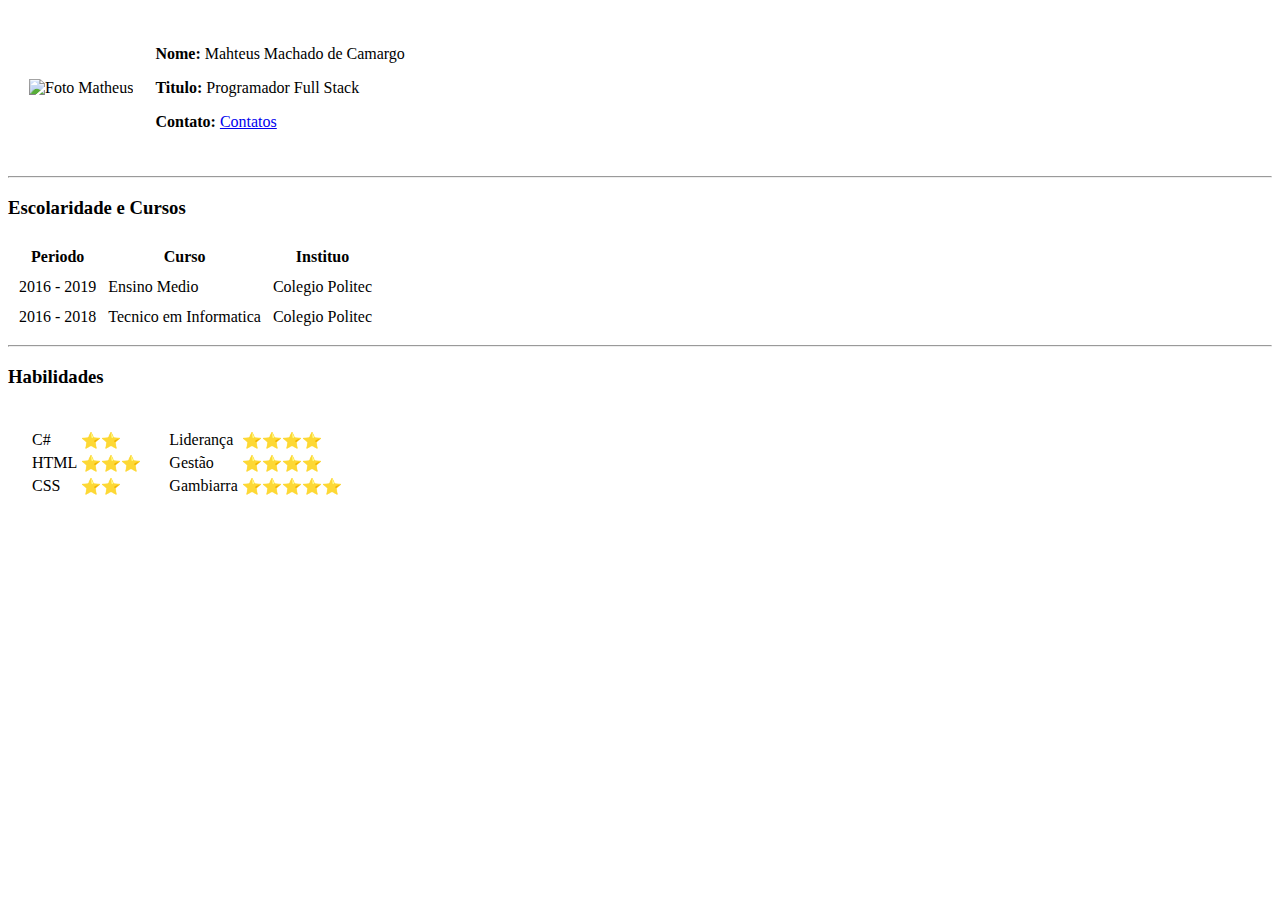
==== index.html @ 099dcd2c "Primeiros Arquivos" ====
<!DOCTYPE html>
<html lang="pt-br">
  <head>
    <meta charset="utf-8">
    <title>Curriculo</title>
  </head>
  <body>
    <table cellspacing="20">
      <tr>
        <td><img src="https://pbs.twimg.com/profile_images/1272379120215883784/GWU5vboQ_400x400.jpg" alt="Foto Matheus" style="width: 200px; height: 200px"></td>
        <td>
          <p><strong>Nome:</strong> Mahteus Machado de Camargo</p>
          <p><strong>Titulo:</strong> Programador Full Stack</p>
          <p><strong>Contato: </strong><a href="contato.html">Contatos</a></p>
        </td>
      </tr>
    </table>
    <hr>
    <h3>Escolaridade e Cursos</h3>
    <table cellspacing="10">
      <tr>
        <th>Periodo</th>
        <th>Curso</th>
        <th>Instituo</th>
      </tr>
      <tr>
        <td>2016 - 2019</td>
        <td>Ensino Medio</td>
        <td>Colegio Politec</td>
      </tr>
      <tr>
        <td>2016 - 2018</td>
        <td>Tecnico em Informatica</td>
        <td>Colegio Politec</td>
      </tr>
    </table>
    <hr>
    <h3>Habilidades</h3>
    <table cellspacing="20">
      <tr>
        <td>
          <table>
            <tr>
              <td>C#</td>
              <td>⭐⭐</td>
            </tr>
            <tr>
              <td>HTML</td>
              <td>⭐⭐⭐</td>
            </tr>
            <tr>
              <td>CSS</td>
              <td>⭐⭐</td>
            </tr>
          </table>
        </td>
        <td>
          <table>
            <tr>
              <td>Liderança</td>
              <td>⭐⭐⭐⭐</td>
            </tr>
            <tr>
              <td>Gestão</td>
              <td>⭐⭐⭐⭐</td>
            </tr>
            <tr>
              <td>Gambiarra</td>
              <td>⭐⭐⭐⭐⭐</td>
            </tr>
          </table>
        </td>

      </tr>

    </table>
  </body>
</html>
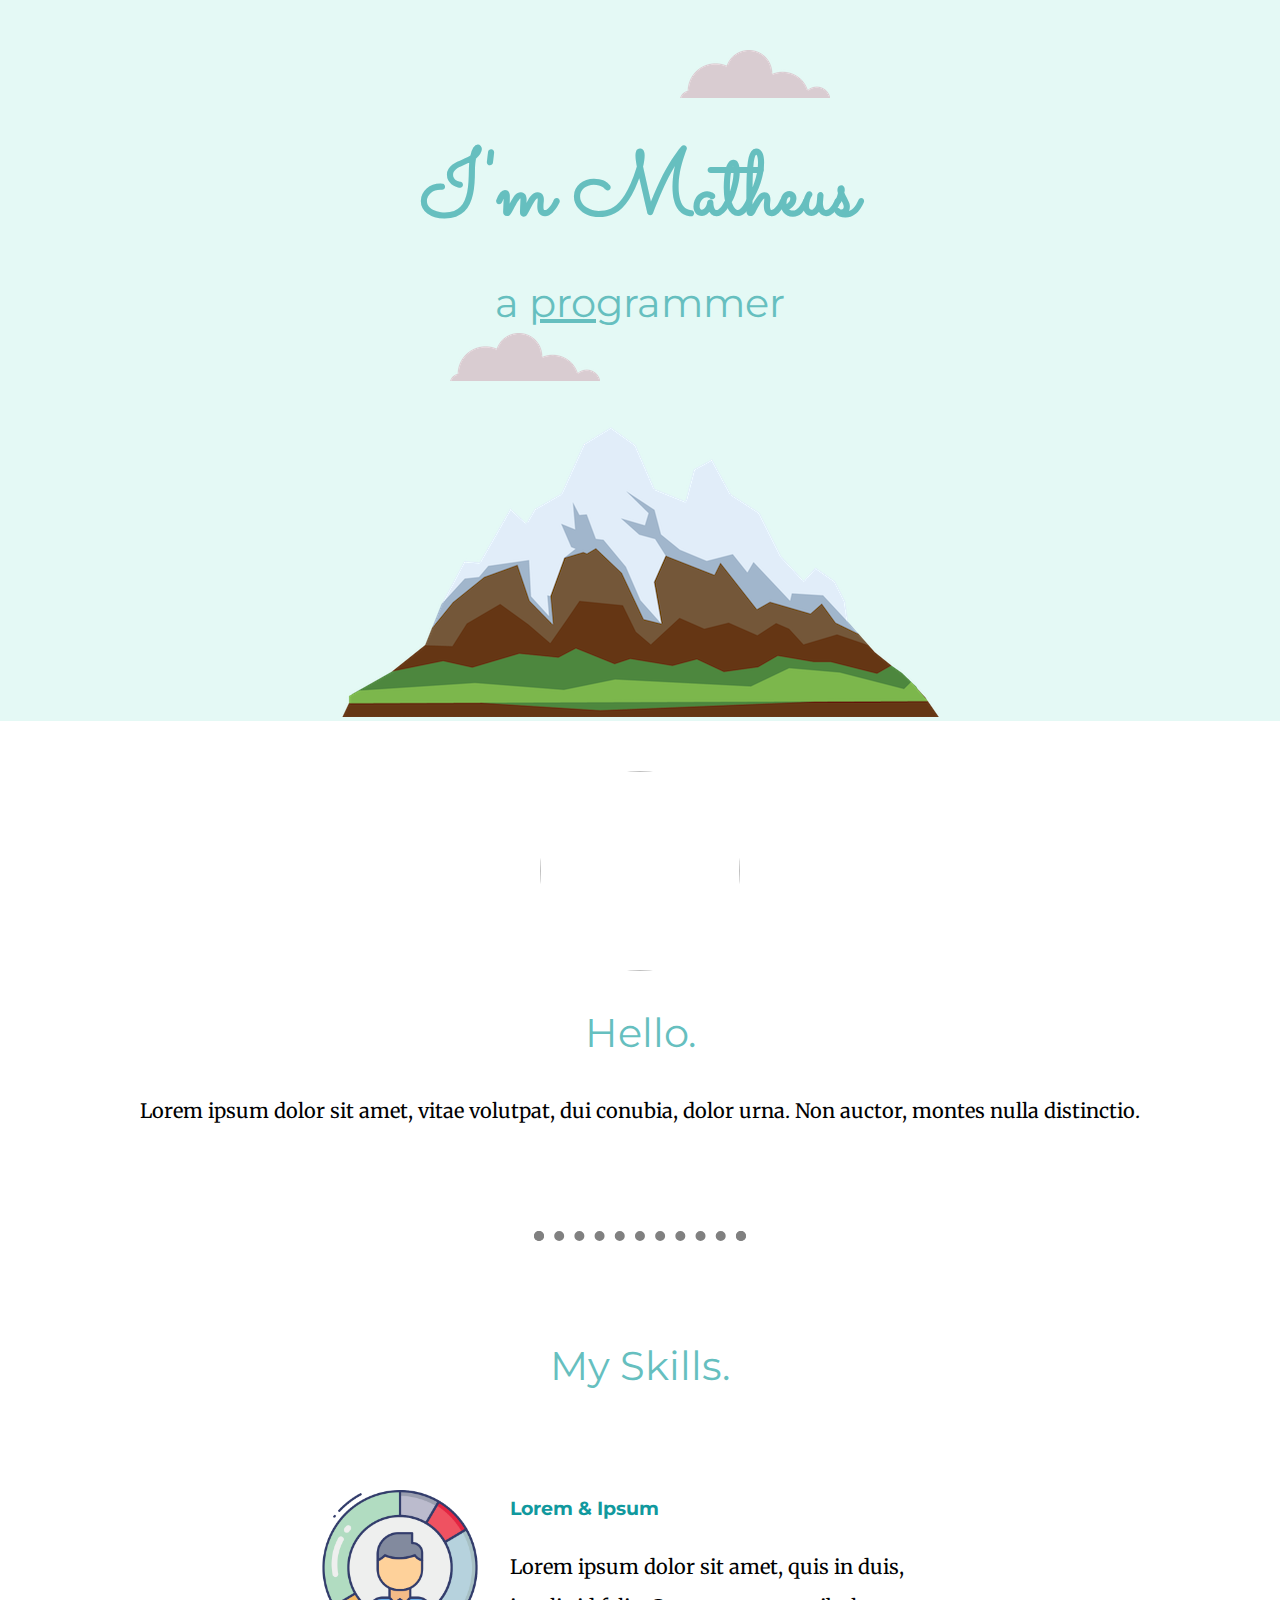
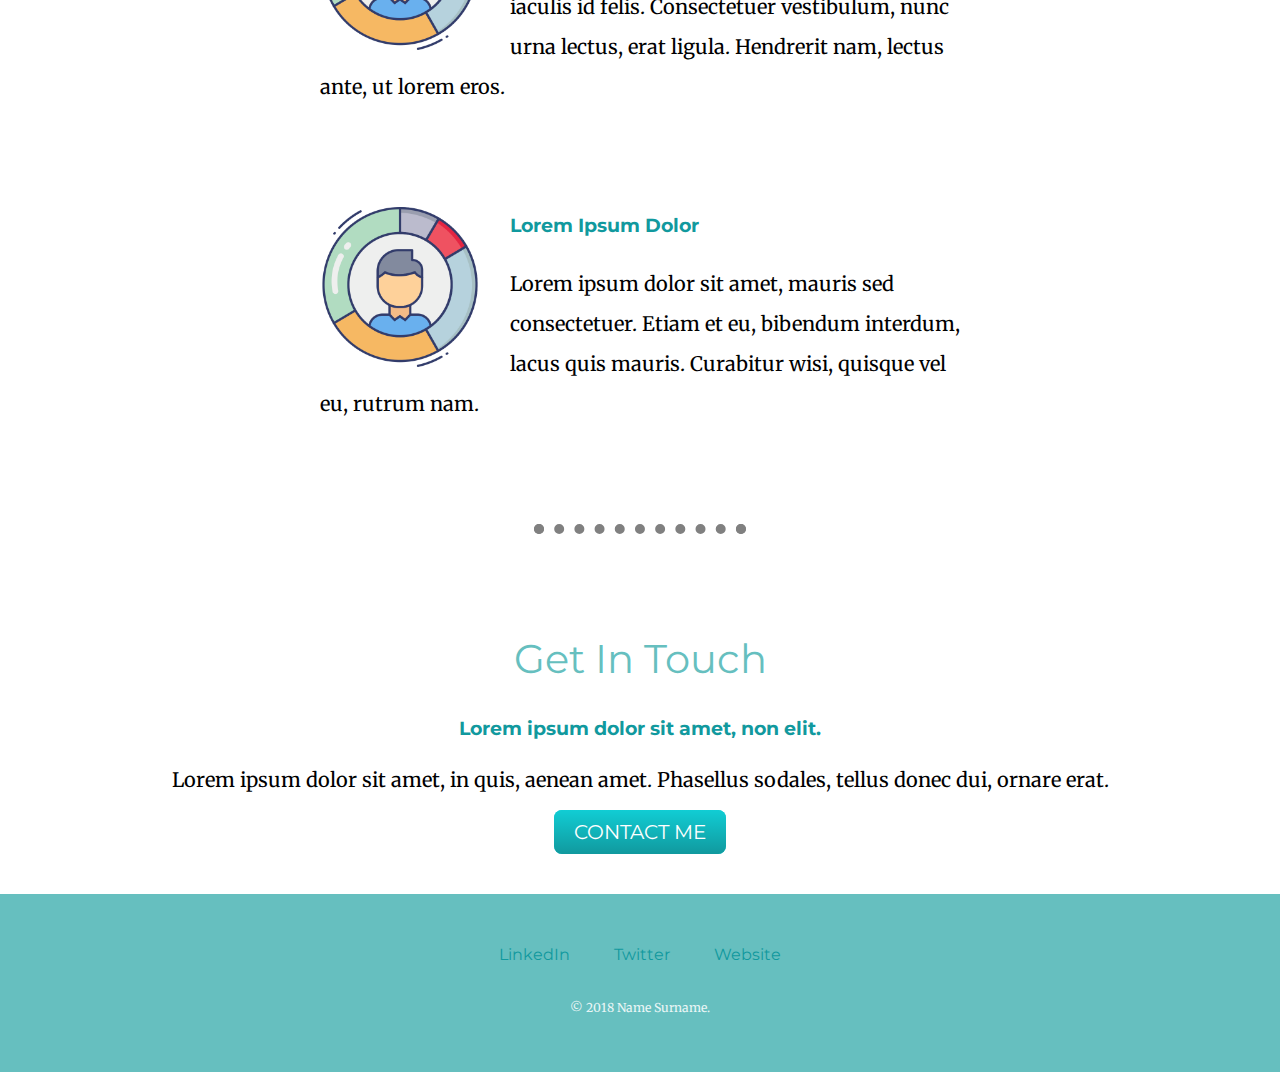
==== commit ad991023: "Add files via upload" ====
--- a/index.html
+++ b/index.html
@@ -3,76 +3,52 @@
   <head>
     <meta charset="utf-8">
     <title>Curriculo</title>
+    <link rel="stylesheet" type="text/css" href="css/style.css">
+    <link rel="icon" href="favicon.ico">
+    <link href="https://fonts.googleapis.com/css2?family=Merriweather&family=Montserrat&family=Sacramento&display=swap" rel="stylesheet">
   </head>
   <body>
-    <table cellspacing="20">
-      <tr>
-        <td><img src="https://pbs.twimg.com/profile_images/1272379120215883784/GWU5vboQ_400x400.jpg" alt="Foto Matheus" style="width: 200px; height: 200px"></td>
-        <td>
-          <p><strong>Nome:</strong> Mahteus Machado de Camargo</p>
-          <p><strong>Titulo:</strong> Programador Full Stack</p>
-          <p><strong>Contato: </strong><a href="contato.html">Contatos</a></p>
-        </td>
-      </tr>
-    </table>
-    <hr>
-    <h3>Escolaridade e Cursos</h3>
-    <table cellspacing="10">
-      <tr>
-        <th>Periodo</th>
-        <th>Curso</th>
-        <th>Instituo</th>
-      </tr>
-      <tr>
-        <td>2016 - 2019</td>
-        <td>Ensino Medio</td>
-        <td>Colegio Politec</td>
-      </tr>
-      <tr>
-        <td>2016 - 2018</td>
-        <td>Tecnico em Informatica</td>
-        <td>Colegio Politec</td>
-      </tr>
-    </table>
-    <hr>
-    <h3>Habilidades</h3>
-    <table cellspacing="20">
-      <tr>
-        <td>
-          <table>
-            <tr>
-              <td>C#</td>
-              <td>⭐⭐</td>
-            </tr>
-            <tr>
-              <td>HTML</td>
-              <td>⭐⭐⭐</td>
-            </tr>
-            <tr>
-              <td>CSS</td>
-              <td>⭐⭐</td>
-            </tr>
-          </table>
-        </td>
-        <td>
-          <table>
-            <tr>
-              <td>Liderança</td>
-              <td>⭐⭐⭐⭐</td>
-            </tr>
-            <tr>
-              <td>Gestão</td>
-              <td>⭐⭐⭐⭐</td>
-            </tr>
-            <tr>
-              <td>Gambiarra</td>
-              <td>⭐⭐⭐⭐⭐</td>
-            </tr>
-          </table>
-        </td>
+    <div class="top-container">
+      <img class="top-cloud"src="img/cloud.png" alt="Nuvem">
+      <h1>I'm Matheus</h1>
+      <h2 class="subline">a <span>pro</span>grammer</h2>
+      <img class="bottom-cloud"src="img/cloud.png" alt="Nuvem">
+      <img class="mountain"src="img/mountain.png" alt="Montanha">
+    </div>
+    <div class="middle-container">
+      <div class="profile">
+        <img class="profile-img" src="https://pbs.twimg.com/profile_images/1272379120215883784/GWU5vboQ_400x400.jpg" alt="">
+        <h2>Hello.</h2>
+        <p>Lorem ipsum dolor sit amet, vitae volutpat, dui conubia, dolor urna. Non auctor, montes nulla distinctio.</p>
+      </div>
+      <hr>
+      <div class="skills">
+        <h2>My Skills.</h2>
+        <div class="skill-row">
+          <img class="skill-img" src="img/competence.png" alt="">
+          <h3>Lorem & Ipsum</h3>
+          <p class="skill-r">Lorem ipsum dolor sit amet, quis in duis, iaculis id felis. Consectetuer vestibulum, nunc urna lectus, erat ligula. Hendrerit nam, lectus ante, ut lorem eros.</p>
+        </div>
+        <div class="skill-row">
+          <img class="skill-img" src="img/competence.png" alt="">
+          <h3>Lorem Ipsum Dolor</h3>
+          <p class="skill-l">Lorem ipsum dolor sit amet, mauris sed consectetuer. Etiam et eu, bibendum interdum, lacus quis mauris. Curabitur wisi, quisque vel eu, rutrum nam.</p>
+        </div>
+      </div>
+      <hr>
+      <div class="contact-me">
+        <h2>Get In Touch</h2>
+        <h3>Lorem ipsum dolor sit amet, non elit.</h3>
+        <p class="contact-message">Lorem ipsum dolor sit amet, in quis, aenean amet. Phasellus sodales, tellus donec dui, ornare erat.</p>
+        <a class="btn" href="mailto:name@email.com">CONTACT ME</a>
+      </div>
+    </div>
 
-      </tr>
-
-    </table>
+    <div class="bottom-container">
+      <a class="footer-link" href="https://www.linkedin.com/">LinkedIn</a>
+      <a class="footer-link" href="https://twitter.com/">Twitter</a>
+      <a class="footer-link" href="https://www.appbrewery.co/">Website</a>
+      <p class="copyright">© 2018 Name Surname.</p>
+    </div>
   </body>
 </html>
--- a/css/style.css
+++ b/css/style.css
@@ -0,0 +1,133 @@
+body{
+  margin: 0;
+  text-align: center;
+  font-family: 'Merriweather', serif;
+}
+hr{
+  margin: 100px auto;
+  border-style: dotted;
+  border-bottom: none;
+  border-width: 10px;
+  height: 0;
+  width: 15%;
+}
+h1{
+  margin-top: 30px;
+  margin-bottom: 1rem;
+  font-size: 5.625rem;
+  font-family: 'Sacramento', cursive;
+  color: #66BFBF;
+}
+h2{
+  font-family: 'Montserrat', sans-serif;
+  font-size: 2.5rem;
+  color: #66BFBF;
+  font-weight: normal;
+}
+.subline{
+  margin-top: 0;
+}
+h3{
+  font-family: 'Montserrat', sans-serif;
+  color: #11999E;
+}
+
+p{
+  font-size: 1.25em;
+  line-height: 2;
+}
+
+span{
+  text-decoration: underline;
+}
+
+a{
+  font-family: 'Montserrat', sans-serif;
+  color: #11999E;
+  margin: 10px 20px;
+  text-decoration:none;
+}
+a:hover{
+  color: #EAF6F6;
+}
+.top-container{
+  background-color: #E4F9F5;
+  position: relative;
+  padding-top: 100px;
+}
+.middle-container{
+  margin: 50px auto;
+}
+.top-cloud{
+  position: absolute;
+  right: 450px;
+  top:50px;
+}
+
+.bottom-cloud{
+  position: absolute;
+  left: 450px;
+  bottom:340px;
+}
+.profile-img{
+  width: 200px;
+  height: 200px;
+  border-radius: 100%;
+}
+.skill-img{
+  width: 25%;
+  float: left;
+  margin-right: 30px;
+}
+.skill-row{
+  width: 50%;
+  margin: 100px auto 100px auto;
+  text-align: left;
+  line-height: 2;
+}
+.skill-im
+.skill-r{
+  text-align: left;
+}
+.skill-r{
+  text-align: left;
+}
+
+.btn {
+  background: #11cdd4;
+  background-image: -webkit-linear-gradient(top, #11cdd4, #11999e);
+  background-image: -moz-linear-gradient(top, #11cdd4, #11999e);
+  background-image: -ms-linear-gradient(top, #11cdd4, #11999e);
+  background-image: -o-linear-gradient(top, #11cdd4, #11999e);
+  background-image: linear-gradient(to bottom, #11cdd4, #11999e);
+  -webkit-border-radius: 8;
+  -moz-border-radius: 8;
+  border-radius: 8px;
+  font-family: 'Montserrat', sans-serif;
+  color: #ffffff;
+  font-size: 20px;
+  padding: 10px 20px 10px 20px;
+  text-decoration: none;
+}
+
+.btn:hover {
+  background: #13e3cb;
+  background-image: -webkit-linear-gradient(top, #13e3cb, #2bc4ad);
+  background-image: -moz-linear-gradient(top, #13e3cb, #2bc4ad);
+  background-image: -ms-linear-gradient(top, #13e3cb, #2bc4ad);
+  background-image: -o-linear-gradient(top, #13e3cb, #2bc4ad);
+  background-image: linear-gradient(to bottom, #13e3cb, #2bc4ad);
+  text-decoration: none;
+}
+
+
+.bottom-container{
+  background-color: #66BFBF;
+  padding: 50px 0 20px;
+}
+
+.copyright{
+  padding: 20px 0;
+  color: #EAF6F6;
+  font-size: 0.76rem;
+}
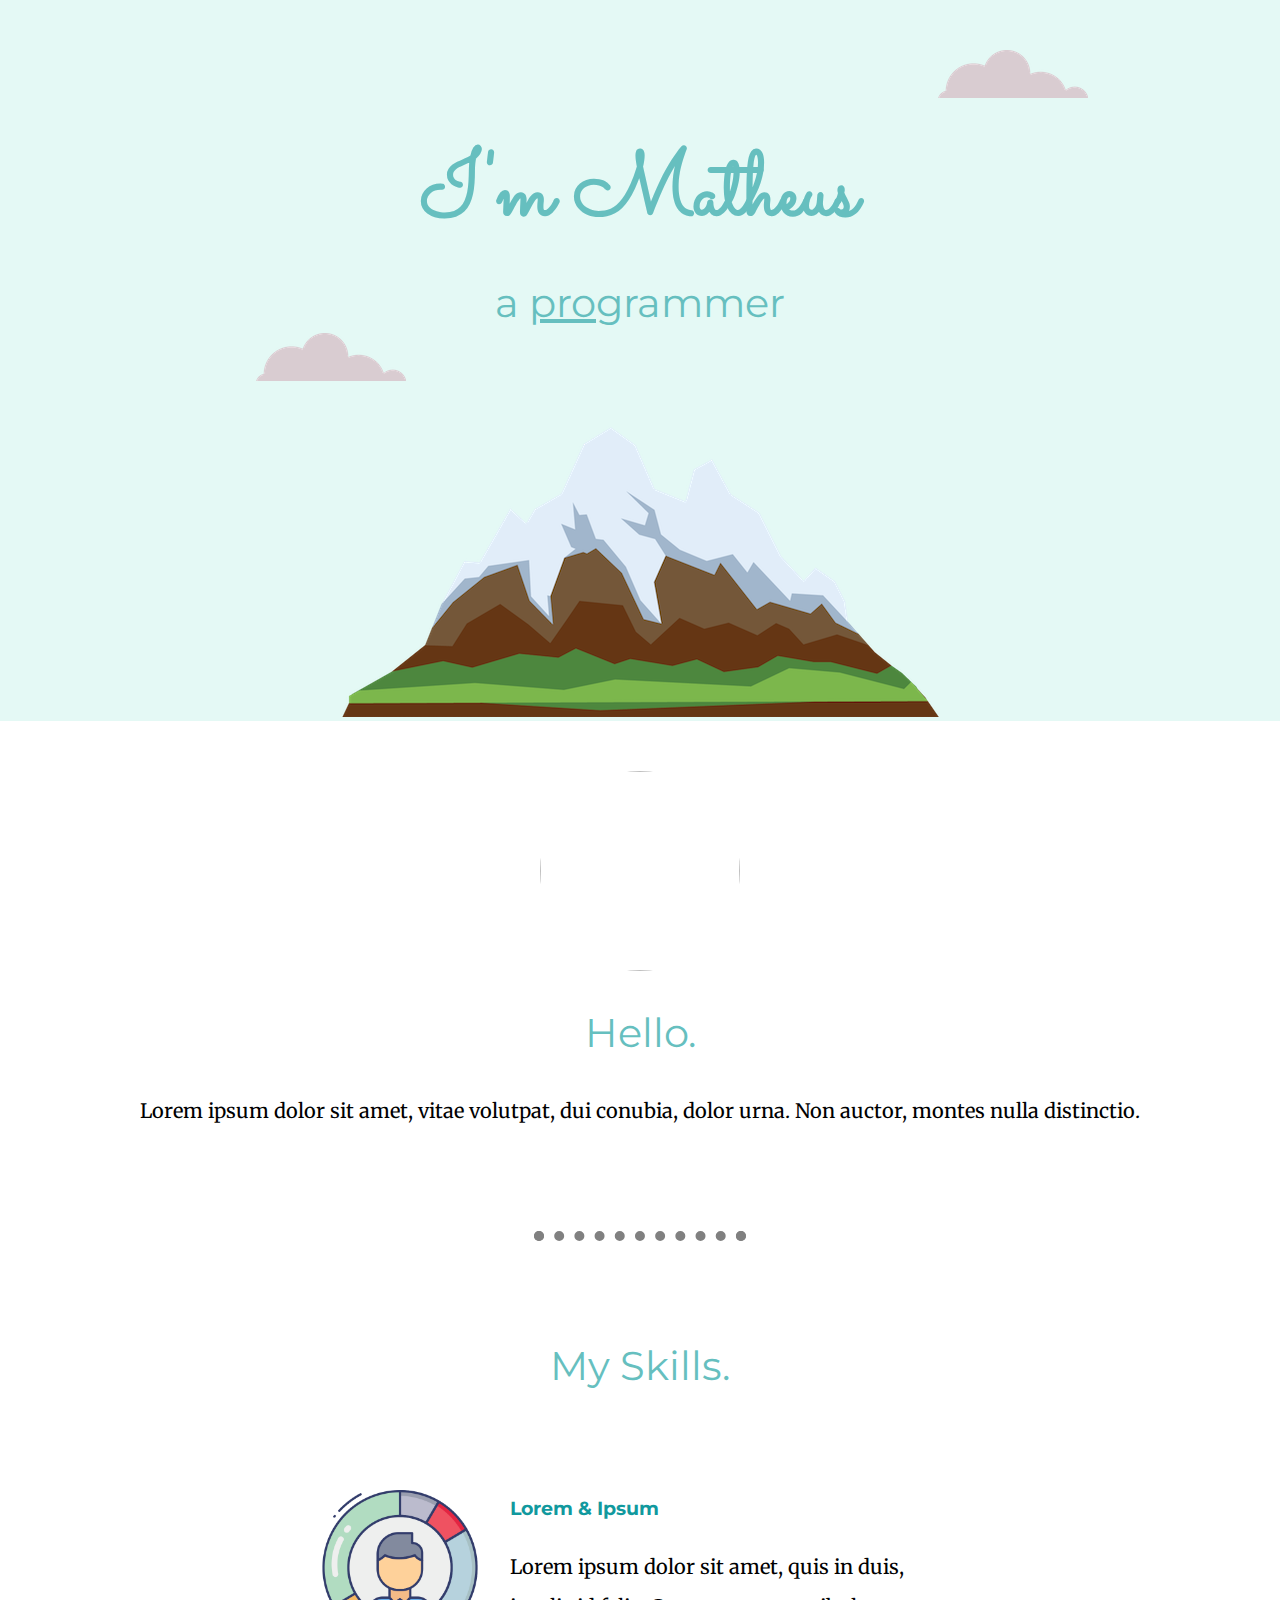
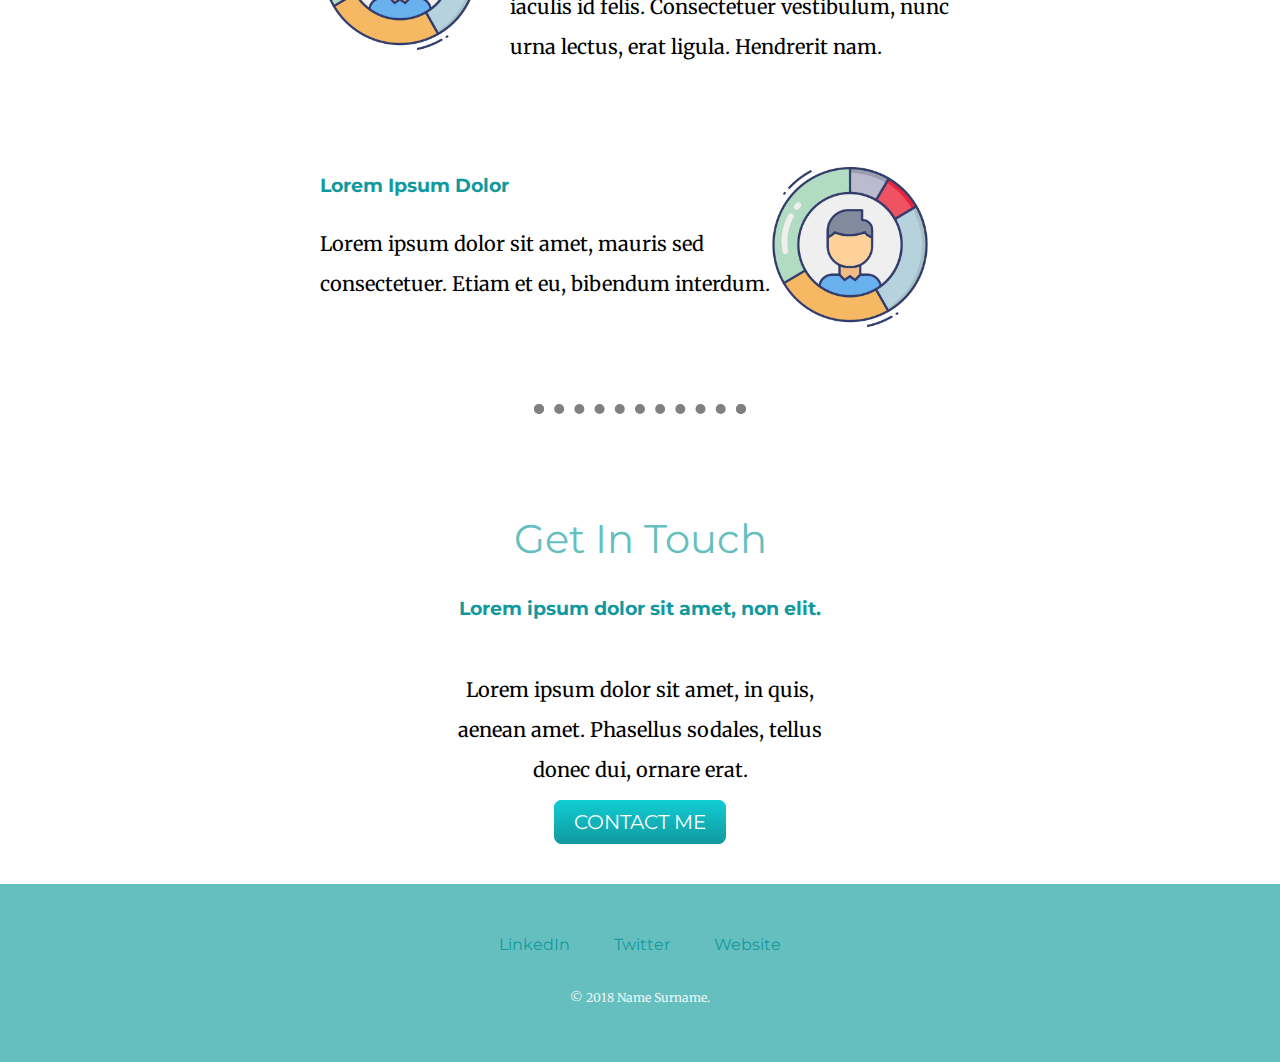
==== commit e38312b9: "Add files via upload" ====
--- a/index.html
+++ b/index.html
@@ -25,14 +25,14 @@
       <div class="skills">
         <h2>My Skills.</h2>
         <div class="skill-row">
-          <img class="skill-img" src="img/competence.png" alt="">
+          <img class="skill-img-l" src="img/competence.png" alt="">
           <h3>Lorem & Ipsum</h3>
-          <p class="skill-r">Lorem ipsum dolor sit amet, quis in duis, iaculis id felis. Consectetuer vestibulum, nunc urna lectus, erat ligula. Hendrerit nam, lectus ante, ut lorem eros.</p>
+          <p class="skill-r">Lorem ipsum dolor sit amet, quis in duis, iaculis id felis. Consectetuer vestibulum, nunc urna lectus, erat ligula. Hendrerit nam.</p>
         </div>
         <div class="skill-row">
-          <img class="skill-img" src="img/competence.png" alt="">
+          <img class="skill-img-r" src="img/competence.png" alt="">
           <h3>Lorem Ipsum Dolor</h3>
-          <p class="skill-l">Lorem ipsum dolor sit amet, mauris sed consectetuer. Etiam et eu, bibendum interdum, lacus quis mauris. Curabitur wisi, quisque vel eu, rutrum nam.</p>
+          <p class="skill-l">Lorem ipsum dolor sit amet, mauris sed consectetuer. Etiam et eu, bibendum interdum.</p>
         </div>
       </div>
       <hr>
--- a/css/style.css
+++ b/css/style.css
@@ -60,13 +60,13 @@
 }
 .top-cloud{
   position: absolute;
-  right: 450px;
+  right: 15%  ;
   top:50px;
 }
 
 .bottom-cloud{
   position: absolute;
-  left: 450px;
+  left: 20%;
   bottom:340px;
 }
 .profile-img{
@@ -74,9 +74,14 @@
   height: 200px;
   border-radius: 100%;
 }
-.skill-img{
+.skill-img-l{
   width: 25%;
   float: left;
+  margin-right: 30px;
+}
+.skill-img-r{
+  width: 25%;
+  float: right;
   margin-right: 30px;
 }
 .skill-row{
@@ -91,6 +96,10 @@
 }
 .skill-r{
   text-align: left;
+}
+.contact-message{
+  width: 30%;
+  margin: 50px auto 20px;
 }
 
 .btn {
